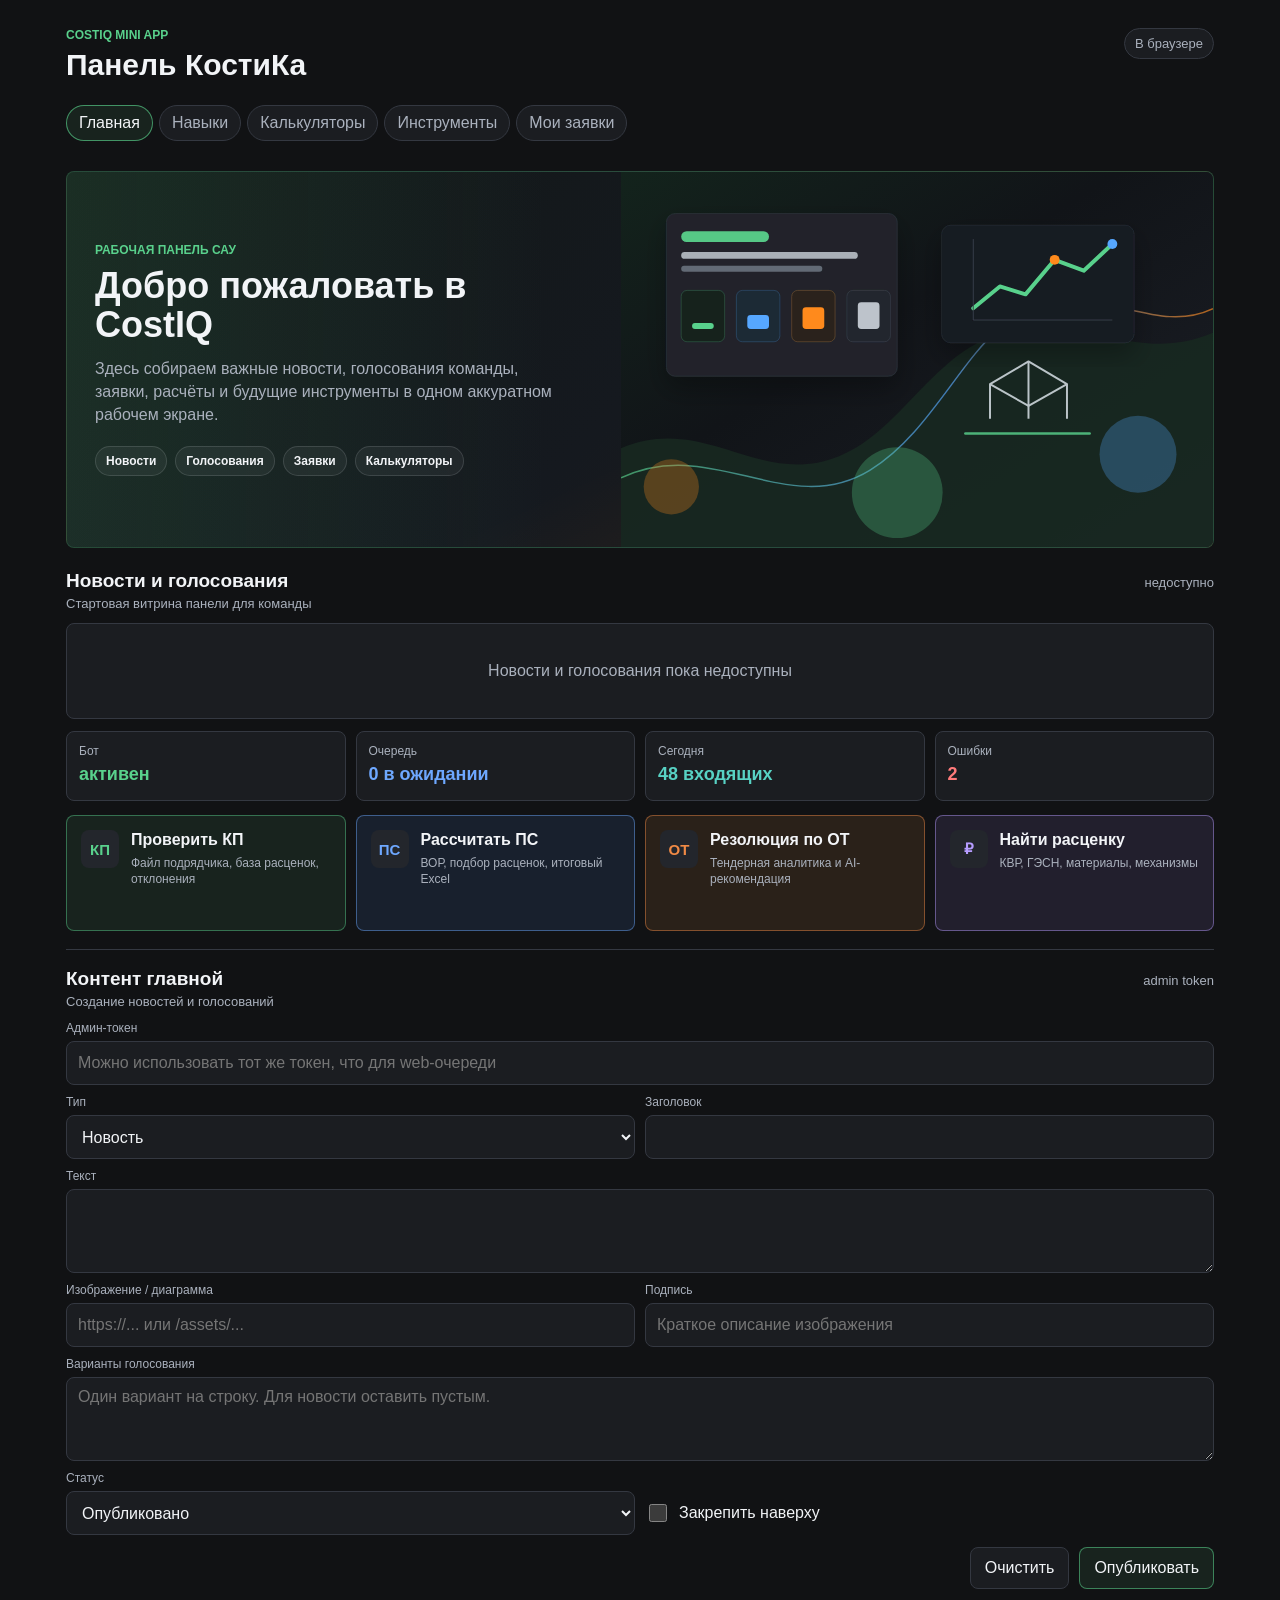
==== admin/index.html @ 279fc1d4 "Add home welcome visuals" ====
<!doctype html>
<html lang="ru">
  <head>
    <meta charset="utf-8">
    <meta name="viewport" content="width=device-width, initial-scale=1, viewport-fit=cover">
    <meta name="theme-color" content="#111214">
    <base href="/">
    <title>Панель CostIQ</title>
    <link rel="stylesheet" href="./styles.css">
    <script src="https://telegram.org/js/telegram-web-app.js"></script>
  </head>
  <body class="mode-admin" data-mode="admin">
    <main class="shell">
      <header class="topbar">
        <div>
          <p class="eyebrow">CostIQ Mini App</p>
          <h1>Панель КостиКа</h1>
        </div>
        <div class="topbar-actions">
          <button class="shortcut-button" type="button" id="home-shortcut" hidden>Добавить на экран</button>
          <div class="status" id="tg-status">Telegram</div>
        </div>
      </header>

      <nav class="app-nav" aria-label="Разделы панели">
        <button type="button" class="active" data-app-view="home">Главная</button>
        <button type="button" data-app-view="skills">Навыки</button>
        <button type="button" data-app-view="calculators">Калькуляторы</button>
        <button type="button" data-app-view="tools">Инструменты</button>
        <button type="button" data-app-view="tasks">Мои заявки</button>
      </nav>

      <section class="welcome-panel" data-app-section="home" aria-label="Приветствие CostIQ">
        <div class="welcome-copy">
          <span>Рабочая панель САУ</span>
          <h2>Добро пожаловать в CostIQ</h2>
          <p>Здесь собираем важные новости, голосования команды, заявки, расчёты и будущие инструменты в одном аккуратном рабочем экране.</p>
          <div class="welcome-points" aria-label="Ключевые возможности">
            <em>Новости</em>
            <em>Голосования</em>
            <em>Заявки</em>
            <em>Калькуляторы</em>
          </div>
        </div>
        <figure class="welcome-visual">
          <img src="/assets/costiq-welcome-visual.svg" alt="Визуализация панели CostIQ с графиками и рабочими карточками">
        </figure>
      </section>

      <section class="home-feed" id="home-feed" data-app-section="home">
        <div class="section-head">
          <div>
            <h2>Новости и голосования</h2>
            <p>Стартовая витрина панели для команды</p>
          </div>
          <span id="home-feed-status">загрузка</span>
        </div>
        <div class="home-feed-grid" id="home-feed-grid"></div>
      </section>

      <section class="metrics admin-only" aria-label="Состояние" data-app-section="home">
        <div class="metric">
          <span>Бот</span>
          <strong id="metric-bot">активен</strong>
        </div>
        <div class="metric">
          <span>Очередь</span>
          <strong id="metric-queue">trace</strong>
        </div>
        <div class="metric">
          <span>Сегодня</span>
          <strong id="metric-today">лог</strong>
        </div>
        <div class="metric danger">
          <span>Ошибки</span>
          <strong id="metric-errors">контроль</strong>
        </div>
      </section>

      <section class="quick admin-only" data-app-section="home">
        <button class="primary-action" type="button" data-action="check_kp">
          <span class="action-icon">КП</span>
          <span>
            <strong>Проверить КП</strong>
            <small>Файл подрядчика, база расценок, отклонения</small>
          </span>
        </button>
        <button class="primary-action blue" type="button" data-action="calc_ps">
          <span class="action-icon">ПС</span>
          <span>
            <strong>Рассчитать ПС</strong>
            <small>ВОР, подбор расценок, итоговый Excel</small>
          </span>
        </button>
        <button class="primary-action copper" type="button" data-action="ot_resolution">
          <span class="action-icon">ОТ</span>
          <span>
            <strong>Резолюция по ОТ</strong>
            <small>Тендерная аналитика и AI-рекомендация</small>
          </span>
        </button>
        <button class="primary-action violet" type="button" data-action="smet_reference">
          <span class="action-icon">₽</span>
          <span>
            <strong>Найти расценку</strong>
            <small>КВР, ГЭСН, материалы, механизмы</small>
          </span>
        </button>
      </section>

      <section class="launcher admin-only" id="launcher" hidden data-app-section="skills">
        <form id="launcher-form">
          <div class="section-head">
            <div>
              <h2 id="launcher-title">Запуск</h2>
              <p id="launcher-subtitle">Параметры задачи</p>
            </div>
            <button class="ghost-button" type="button" id="launcher-close">Закрыть</button>
          </div>
          <div class="form-grid" id="launcher-fields"></div>
          <div class="form-actions">
            <button class="ghost-button" type="button" id="launcher-reset">Очистить</button>
            <button class="submit-button" type="submit">Отправить в чат</button>
          </div>
        </form>
      </section>

      <section class="web-intake" id="web-intake" data-app-section="skills">
        <div class="section-head">
          <div>
            <h2>Навыки</h2>
            <p>Создание заявки через рабочие сценарии CostIQ</p>
          </div>
          <span id="web-intake-mode">web intake</span>
        </div>
        <form id="web-intake-form" enctype="multipart/form-data">
          <div class="form-grid">
            <div class="field">
              <label for="web-name">Имя</label>
              <input id="web-name" name="name" type="text" autocomplete="name" placeholder="ФИО / компания" required>
            </div>
            <div class="field">
              <label for="web-skill">Навык</label>
              <select id="web-skill" name="skill" required></select>
            </div>
          </div>
          <div class="form-grid web-dynamic-fields" id="web-dynamic-fields"></div>
          <div class="form-actions">
            <button class="ghost-button" type="reset">Очистить</button>
            <button class="submit-button" type="submit">Создать задачу</button>
          </div>
        </form>
        <div class="web-task-card" id="web-task-card" hidden></div>
      </section>

      <section class="calculator-section" data-app-section="calculators">
        <div class="section-head">
          <div>
            <h2>Офисный калькулятор</h2>
            <p>Первый расчёт по рабочему Excel v4.2: база класса, площадь и реальные опции</p>
          </div>
          <span id="office-calc-status">v4.2</span>
        </div>
        <div class="office-calculator" id="office-calculator">
          <div class="calculator-inputs">
            <div class="field">
              <label for="office-class">Класс</label>
              <select id="office-class">
                <option value="A">A</option>
                <option value="Prime">Prime</option>
                <option value="B+">B+</option>
                <option value="B-">B-</option>
                <option value="C">C</option>
              </select>
            </div>
            <div class="field">
              <label for="office-area">Площадь, м²</label>
              <input id="office-area" type="number" min="1000" step="1000" value="70000">
            </div>
            <div class="field">
              <label for="office-reference">Эталон сравнения</label>
              <select id="office-reference">
                <option value="mixed">Смешанная база ФСК</option>
                <option value="dream">Офис мечты</option>
                <option value="louvre">БЦ Лувр</option>
              </select>
            </div>
          </div>
          <div class="calculator-summary" id="office-calc-summary"></div>
          <div class="calculator-options" id="office-calc-options"></div>
        </div>
      </section>

      <section class="tools-section" data-app-section="tools">
        <div class="section-head">
          <div>
            <h2>Инструменты</h2>
            <p>Отдельные рабочие экраны, которые не являются обычной заявкой</p>
          </div>
          <span>roadmap</span>
        </div>
        <div class="tool-grid">
          <article><strong>ТЭП-калькулятор</strong><small>Готовится как отдельный экран панели</small></article>
          <article><strong>НЦС / УПСС</strong><small>Справочные расчёты по нормативам</small></article>
          <article><strong>Сметный справочник</strong><small>Расценки, ГЭСН, материалы и механизмы</small></article>
          <article><strong>Agent Factory</strong><small>Паспорта и запуск новых агентов</small></article>
        </div>
      </section>

      <section class="tasks-section" data-app-section="tasks">
        <div class="web-recent" id="web-recent" hidden></div>
      </section>

      <section class="workspace admin-only" data-app-section="skills">
        <div class="toolbar">
          <div class="search">
            <span>⌕</span>
            <input id="search-input" type="search" autocomplete="off" placeholder="Поиск: КП, ТЭП, претензия, ОДУ">
          </div>
          <div class="view-toggle" aria-label="Режим группировки">
            <button type="button" class="active" data-view="function">Функции</button>
            <button type="button" data-view="department">Подразделения</button>
          </div>
        </div>

        <nav class="tabs" id="tabs" aria-label="Разделы"></nav>

        <div class="section-head">
          <div>
            <h2 id="section-title">Навыки</h2>
            <p id="section-subtitle">Согласованная группировка v2</p>
          </div>
          <span id="user-label">Готово</span>
        </div>

        <div class="grid" id="skill-grid"></div>
      </section>

      <section class="control admin-only" data-app-section="tools">
        <div class="section-head">
          <div>
            <h2>Контроль</h2>
            <p id="control-subtitle">Операционные действия</p>
          </div>
          <span>SAUFSK</span>
        </div>
        <div class="insights" id="insights" aria-label="Сводка панели"></div>
        <div class="ops">
          <button type="button" data-action="task_status">Статус задачи</button>
          <button type="button" data-action="panel_stats">Статистика</button>
          <button type="button" data-action="menu">Обычное меню</button>
          <button type="button" data-action="help">Помощь</button>
        </div>
      </section>

      <section class="activity admin-only" data-app-section="tasks">
        <div class="section-head">
          <div>
            <h2>Журнал</h2>
            <p>Очередь, trace и последние события панели</p>
          </div>
          <span id="activity-status">snapshot</span>
        </div>
        <div class="activity-grid">
          <div class="activity-panel">
            <h3>Последние задачи</h3>
            <div class="activity-list" id="task-list"></div>
          </div>
          <div class="activity-panel">
            <h3>Trace</h3>
            <div class="trace-summary" id="trace-summary"></div>
            <div class="activity-list compact" id="trace-list"></div>
          </div>
        </div>
      </section>

      <section class="web-queue admin-only" data-app-section="tasks">
        <div class="section-head">
          <div>
            <h2>Web-очередь</h2>
            <p>Зависшие заявки, повторы и ошибки web intake</p>
          </div>
          <span id="web-queue-status">admin token</span>
        </div>
        <div class="web-queue-controls">
          <input id="web-queue-token" type="password" autocomplete="off" placeholder="Админ-токен">
          <button type="button" class="ghost-button" id="web-queue-refresh">Обновить</button>
        </div>
        <div class="trace-summary" id="web-queue-summary"></div>
        <div class="activity-list" id="web-queue-list"></div>
      </section>

      <section class="web-quality admin-only" data-app-section="tasks">
        <div class="section-head">
          <div>
            <h2>Качество</h2>
            <p>Ошибки, повторы и проблемные навыки web intake</p>
          </div>
          <span id="web-quality-status">admin token</span>
        </div>
        <div class="trace-summary" id="web-quality-summary"></div>
        <div class="activity-grid">
          <div class="activity-panel">
            <h3>Проблемные навыки</h3>
            <div class="activity-list compact" id="web-quality-skills"></div>
          </div>
          <div class="activity-panel">
            <h3>Последние проблемы</h3>
            <div class="activity-list compact" id="web-quality-problems"></div>
          </div>
        </div>
      </section>

      <section class="content-admin admin-only" data-app-section="home">
        <div class="section-head">
          <div>
            <h2>Контент главной</h2>
            <p>Создание новостей и голосований</p>
          </div>
          <span id="content-admin-status">admin token</span>
        </div>
        <form id="content-admin-form">
          <div class="form-grid">
            <div class="field wide">
              <label for="content-admin-token">Админ-токен</label>
              <input id="content-admin-token" type="password" autocomplete="off" placeholder="Можно использовать тот же токен, что для web-очереди">
            </div>
            <div class="field">
              <label for="content-type">Тип</label>
              <select id="content-type" name="type">
                <option value="news">Новость</option>
                <option value="poll">Голосование</option>
              </select>
            </div>
            <div class="field">
              <label for="content-title">Заголовок</label>
              <input id="content-title" name="title" type="text" autocomplete="off" required>
            </div>
            <div class="field wide">
              <label for="content-body">Текст</label>
              <textarea id="content-body" name="body" required></textarea>
            </div>
            <div class="field">
              <label for="content-image-url">Изображение / диаграмма</label>
              <input id="content-image-url" name="image_url" type="url" autocomplete="off" placeholder="https://... или /assets/...">
            </div>
            <div class="field">
              <label for="content-image-caption">Подпись</label>
              <input id="content-image-caption" name="image_caption" type="text" autocomplete="off" placeholder="Краткое описание изображения">
            </div>
            <div class="field wide">
              <label for="content-options">Варианты голосования</label>
              <textarea id="content-options" name="options" placeholder="Один вариант на строку. Для новости оставить пустым."></textarea>
            </div>
            <div class="field">
              <label for="content-status">Статус</label>
              <select id="content-status" name="status">
                <option value="published">Опубликовано</option>
                <option value="draft">Черновик</option>
                <option value="hidden">Скрыто</option>
              </select>
            </div>
            <label class="check-field">
              <input id="content-pinned" name="pinned" type="checkbox">
              <span>Закрепить наверху</span>
            </label>
          </div>
          <div class="form-actions">
            <button class="ghost-button" type="reset">Очистить</button>
            <button class="submit-button" type="submit">Опубликовать</button>
          </div>
        </form>
      </section>
    </main>

    <div class="toast" id="toast" role="status" aria-live="polite"></div>
    <script src="./app.js"></script>
  </body>
</html>
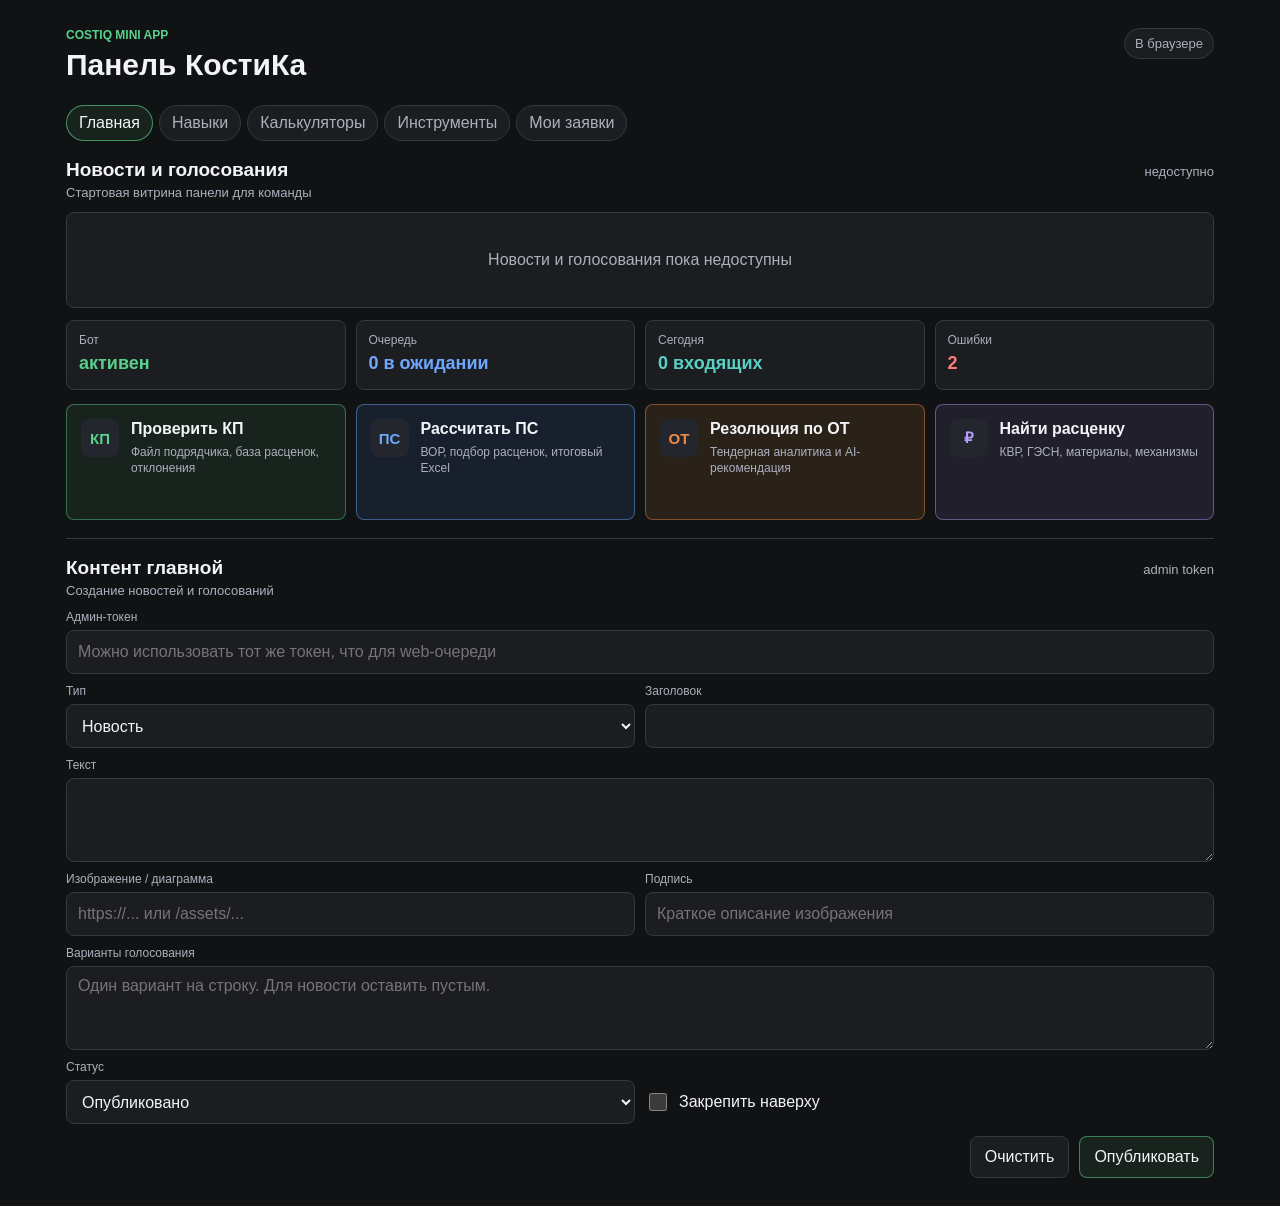
==== commit 650fc3f2: "Refine home visuals placement" ====
--- a/admin/index.html
+++ b/admin/index.html
@@ -29,23 +29,6 @@
         <button type="button" data-app-view="tools">Инструменты</button>
         <button type="button" data-app-view="tasks">Мои заявки</button>
       </nav>
-
-      <section class="welcome-panel" data-app-section="home" aria-label="Приветствие CostIQ">
-        <div class="welcome-copy">
-          <span>Рабочая панель САУ</span>
-          <h2>Добро пожаловать в CostIQ</h2>
-          <p>Здесь собираем важные новости, голосования команды, заявки, расчёты и будущие инструменты в одном аккуратном рабочем экране.</p>
-          <div class="welcome-points" aria-label="Ключевые возможности">
-            <em>Новости</em>
-            <em>Голосования</em>
-            <em>Заявки</em>
-            <em>Калькуляторы</em>
-          </div>
-        </div>
-        <figure class="welcome-visual">
-          <img src="/assets/costiq-welcome-visual.svg" alt="Визуализация панели CostIQ с графиками и рабочими карточками">
-        </figure>
-      </section>
 
       <section class="home-feed" id="home-feed" data-app-section="home">
         <div class="section-head">
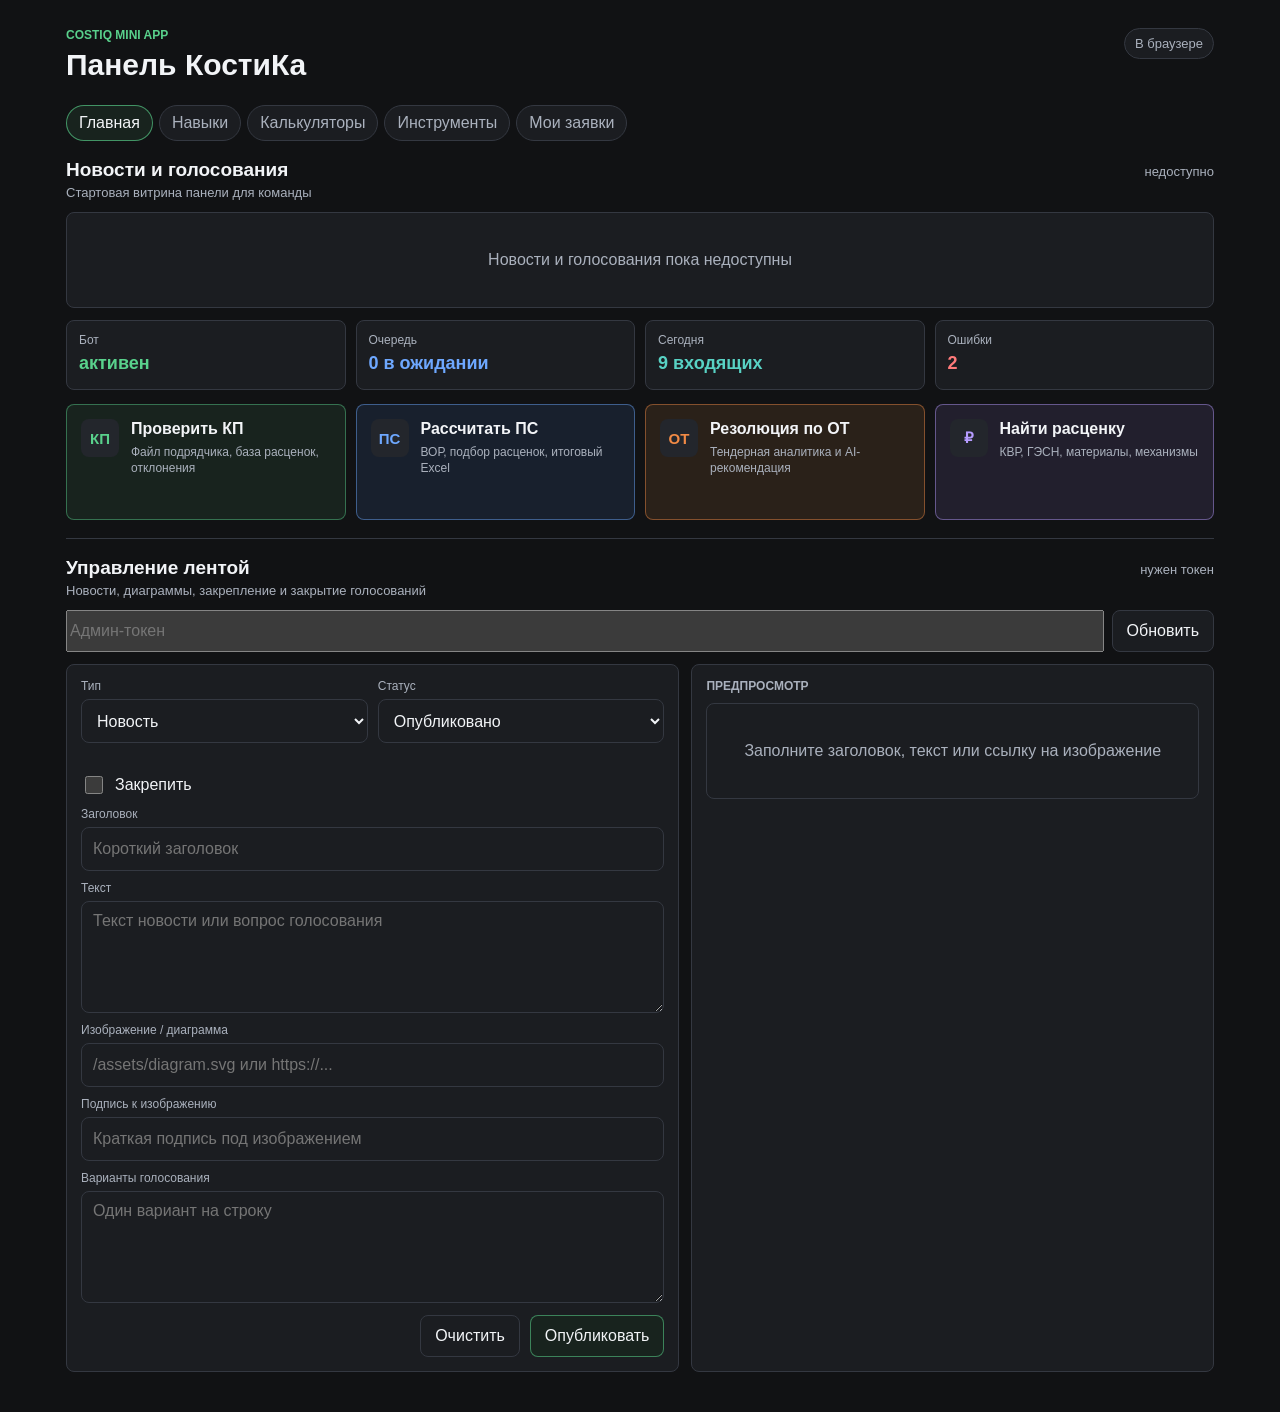
==== commit 85f69a23: "Improve home feed administration" ====
--- a/admin/index.html
+++ b/admin/index.html
@@ -297,62 +297,69 @@
       <section class="content-admin admin-only" data-app-section="home">
         <div class="section-head">
           <div>
-            <h2>Контент главной</h2>
-            <p>Создание новостей и голосований</p>
+            <h2>Управление лентой</h2>
+            <p>Новости, диаграммы, закрепление и закрытие голосований</p>
           </div>
           <span id="content-admin-status">admin token</span>
         </div>
-        <form id="content-admin-form">
-          <div class="form-grid">
-            <div class="field wide">
-              <label for="content-admin-token">Админ-токен</label>
-              <input id="content-admin-token" type="password" autocomplete="off" placeholder="Можно использовать тот же токен, что для web-очереди">
-            </div>
-            <div class="field">
-              <label for="content-type">Тип</label>
-              <select id="content-type" name="type">
-                <option value="news">Новость</option>
-                <option value="poll">Голосование</option>
-              </select>
-            </div>
-            <div class="field">
-              <label for="content-title">Заголовок</label>
-              <input id="content-title" name="title" type="text" autocomplete="off" required>
-            </div>
-            <div class="field wide">
-              <label for="content-body">Текст</label>
-              <textarea id="content-body" name="body" required></textarea>
-            </div>
-            <div class="field">
-              <label for="content-image-url">Изображение / диаграмма</label>
-              <input id="content-image-url" name="image_url" type="url" autocomplete="off" placeholder="https://... или /assets/...">
-            </div>
-            <div class="field">
-              <label for="content-image-caption">Подпись</label>
-              <input id="content-image-caption" name="image_caption" type="text" autocomplete="off" placeholder="Краткое описание изображения">
-            </div>
-            <div class="field wide">
-              <label for="content-options">Варианты голосования</label>
-              <textarea id="content-options" name="options" placeholder="Один вариант на строку. Для новости оставить пустым."></textarea>
-            </div>
-            <div class="field">
-              <label for="content-status">Статус</label>
-              <select id="content-status" name="status">
-                <option value="published">Опубликовано</option>
-                <option value="draft">Черновик</option>
-                <option value="hidden">Скрыто</option>
-              </select>
-            </div>
-            <label class="check-field">
-              <input id="content-pinned" name="pinned" type="checkbox">
-              <span>Закрепить наверху</span>
-            </label>
-          </div>
-          <div class="form-actions">
-            <button class="ghost-button" type="reset">Очистить</button>
-            <button class="submit-button" type="submit">Опубликовать</button>
-          </div>
-        </form>
+        <div class="content-admin-token">
+          <input id="content-admin-token" type="password" autocomplete="off" placeholder="Админ-токен">
+          <button type="button" class="ghost-button" id="content-admin-refresh">Обновить</button>
+        </div>
+        <div class="content-admin-layout">
+          <form id="content-admin-form" class="content-admin-form">
+            <div class="form-grid">
+              <div class="field">
+                <label for="content-type">Тип</label>
+                <select id="content-type" name="type">
+                  <option value="news">Новость</option>
+                  <option value="poll">Голосование</option>
+                </select>
+              </div>
+              <div class="field">
+                <label for="content-status">Статус</label>
+                <select id="content-status" name="status">
+                  <option value="published">Опубликовано</option>
+                  <option value="hidden">Скрыто</option>
+                  <option value="closed">Закрыто</option>
+                </select>
+              </div>
+              <label class="check-field">
+                <input type="checkbox" name="pinned">
+                <span>Закрепить</span>
+              </label>
+              <div class="field wide">
+                <label for="content-title">Заголовок</label>
+                <input id="content-title" name="title" type="text" autocomplete="off" placeholder="Короткий заголовок" required>
+              </div>
+              <div class="field wide">
+                <label for="content-body">Текст</label>
+                <textarea id="content-body" name="body" rows="5" placeholder="Текст новости или вопрос голосования" required></textarea>
+              </div>
+              <div class="field wide">
+                <label for="content-image-url">Изображение / диаграмма</label>
+                <input id="content-image-url" name="image_url" type="url" autocomplete="off" placeholder="/assets/diagram.svg или https://...">
+              </div>
+              <div class="field wide">
+                <label for="content-image-caption">Подпись к изображению</label>
+                <input id="content-image-caption" name="image_caption" type="text" autocomplete="off" placeholder="Краткая подпись под изображением">
+              </div>
+              <div class="field wide">
+                <label for="content-options">Варианты голосования</label>
+                <textarea id="content-options" name="options" rows="5" placeholder="Один вариант на строку"></textarea>
+              </div>
+            </div>
+            <div class="form-actions">
+              <button class="ghost-button" type="reset">Очистить</button>
+              <button class="submit-button" type="submit">Опубликовать</button>
+            </div>
+          </form>
+          <aside class="content-preview" id="content-preview">
+            <span>Предпросмотр</span>
+            <div class="empty">Заполните заголовок, текст или ссылку на изображение</div>
+          </aside>
+        </div>
+        <div class="activity-list content-admin-list" id="content-admin-list"></div>
       </section>
     </main>
 
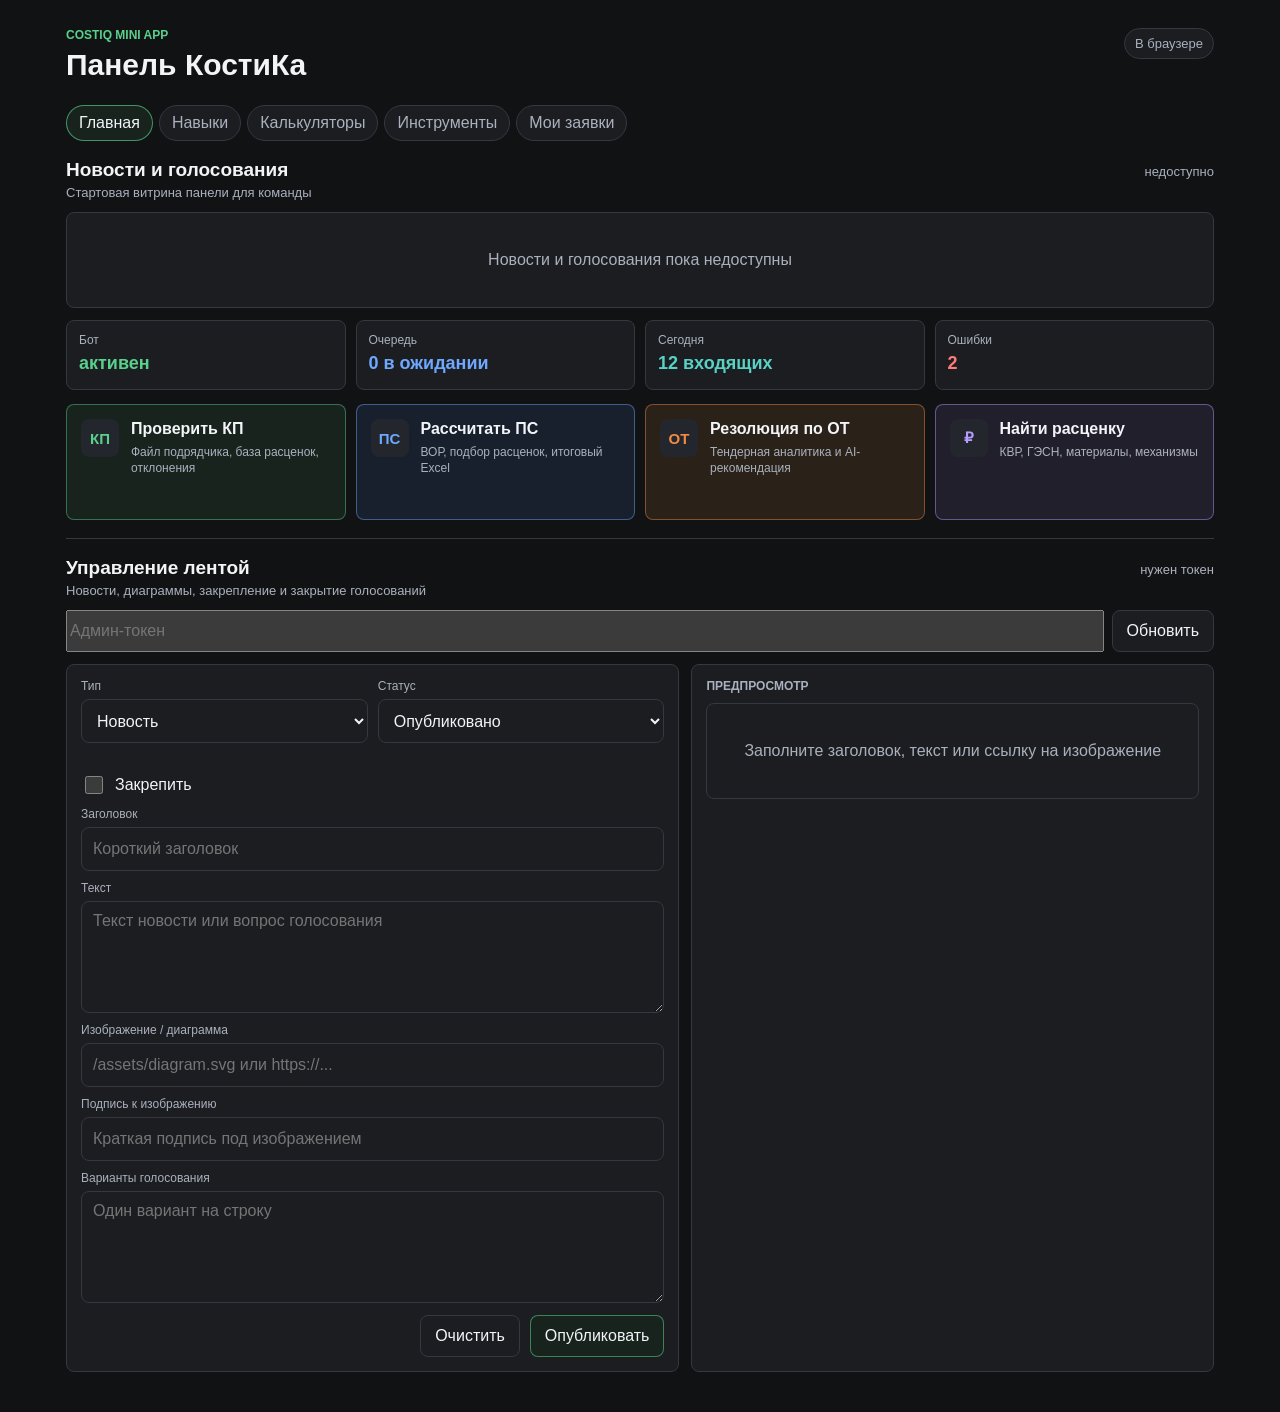
==== commit 83fdb27a: "Improve office calculator actions" ====
--- a/admin/index.html
+++ b/admin/index.html
@@ -161,6 +161,23 @@
               <input id="office-area" type="number" min="1000" step="1000" value="70000">
             </div>
             <div class="field">
+              <label for="office-area-range">Быстрая настройка площади</label>
+              <input id="office-area-range" type="range" min="10000" max="150000" step="1000" value="70000">
+            </div>
+            <div class="field">
+              <label for="office-rentable-share">Арендопригодная площадь, %</label>
+              <input id="office-rentable-share" type="number" min="35" max="95" step="1" value="65">
+            </div>
+            <div class="field">
+              <label for="office-fitout">Fit-out</label>
+              <select id="office-fitout">
+                <option value="none">Без fit-out</option>
+                <option value="bronze">Bronze</option>
+                <option value="silver">Silver</option>
+                <option value="gold">Gold</option>
+              </select>
+            </div>
+            <div class="field">
               <label for="office-reference">Эталон сравнения</label>
               <select id="office-reference">
                 <option value="mixed">Смешанная база ФСК</option>
@@ -170,6 +187,12 @@
             </div>
           </div>
           <div class="calculator-summary" id="office-calc-summary"></div>
+          <div class="calculator-actions">
+            <button type="button" class="ghost-button" data-office-action="save">Сохранить расчёт</button>
+            <button type="button" class="ghost-button" data-office-action="excel">Сформировать Excel</button>
+            <button type="button" class="submit-button" data-office-action="send">Отправить расчёт в CostIQ</button>
+          </div>
+          <div class="calculator-saved" id="office-calc-saved"></div>
           <div class="calculator-options" id="office-calc-options"></div>
         </div>
       </section>
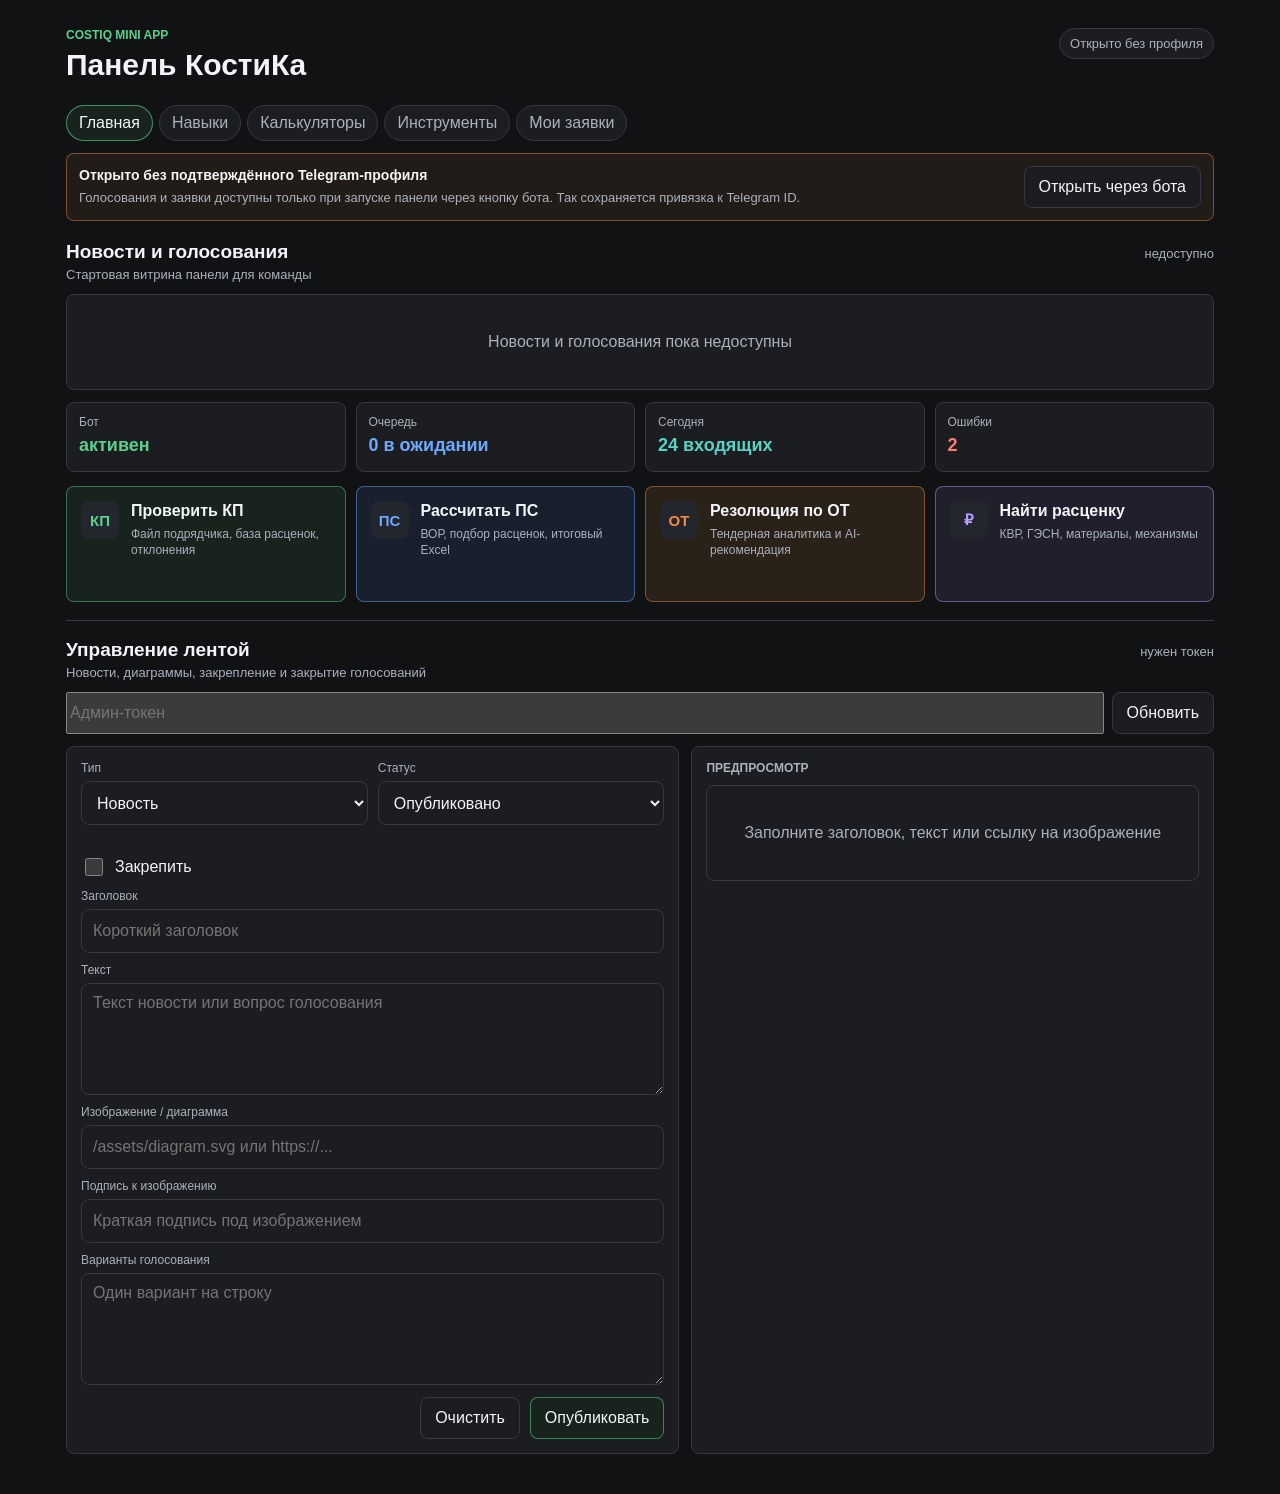
==== commit b301507b: "Expose Agent Factory in admin page" ====
--- a/admin/index.html
+++ b/admin/index.html
@@ -259,6 +259,107 @@
         </div>
       </section>
 
+      <section class="agent-factory admin-only" data-app-section="tools">
+        <div class="section-head">
+          <div>
+            <h2>Agent Factory</h2>
+            <p>Паспорта агентов, инвентаризация и передача Александру</p>
+          </div>
+          <span>admin-only</span>
+        </div>
+
+        <div class="factory-steps" aria-label="Этапы Agent Factory">
+          <button type="button" data-agent-step="request" class="active">Новый агент</button>
+          <button type="button" data-agent-step="passport">Паспорт агента</button>
+          <button type="button" data-agent-step="inventory">Инвентаризация</button>
+          <button type="button" data-agent-step="telegram">Telegram-режимы</button>
+          <button type="button" data-agent-step="handoff">Передача Александру</button>
+          <button type="button" data-agent-step="acceptance">Приёмка</button>
+        </div>
+        <div class="factory-step-summary" id="agent-step-summary"></div>
+
+        <form id="agent-factory-form" class="agent-factory-form">
+          <div class="form-grid">
+            <div class="field">
+              <label for="agent-operation-mode">Режим</label>
+              <select id="agent-operation-mode" name="operation_mode">
+                <option value="new_agent">Новый агент</option>
+                <option value="existing_agent_enrichment">Дозаполнение существующего</option>
+              </select>
+            </div>
+            <div class="field">
+              <label for="agent-code">Код агента</label>
+              <input id="agent-code" name="code" type="text" autocomplete="off" placeholder="SAM">
+            </div>
+            <div class="field">
+              <label for="agent-name">Название</label>
+              <input id="agent-name" name="name" type="text" autocomplete="off" placeholder="SAM / Сэм">
+            </div>
+            <div class="field">
+              <label for="agent-username">Telegram username</label>
+              <input id="agent-username" name="username" type="text" autocomplete="off" placeholder="@sam_fsk_bot">
+            </div>
+            <div class="field">
+              <label for="agent-profile">Профиль</label>
+              <select id="agent-profile" name="profile">
+                <option value="working_agent">Рабочий агент</option>
+                <option value="agent_manager">Agent Manager</option>
+                <option value="reference_agent">Справочный агент</option>
+                <option value="personal_assistant">Личный помощник</option>
+                <option value="group_admin_agent">Админ групп</option>
+              </select>
+            </div>
+            <div class="field">
+              <label for="agent-department">Подразделение</label>
+              <input id="agent-department" name="department" type="text" autocomplete="off" placeholder="САУ / ИД / договорной отдел">
+            </div>
+            <div class="field wide">
+              <label for="agent-purpose">Роль и задачи</label>
+              <textarea id="agent-purpose" name="purpose" placeholder="Что агент делает, для кого и какой результат выдаёт"></textarea>
+            </div>
+            <div class="field wide">
+              <label for="agent-skills">Навыки</label>
+              <textarea id="agent-skills" name="skills" placeholder="Каждый навык с новой строки"></textarea>
+            </div>
+            <div class="field wide">
+              <label for="agent-access">Доступы и allowlist</label>
+              <textarea id="agent-access" name="access" placeholder="Роли, пользователи, группы, support chat"></textarea>
+            </div>
+            <div class="field wide">
+              <label for="agent-gaps">Открытые вопросы</label>
+              <textarea id="agent-gaps" name="known_gaps" placeholder="Что нужно подтвердить у Максима или Александра"></textarea>
+            </div>
+          </div>
+
+          <div class="factory-modes">
+            <label><input type="checkbox" name="mode_mini_app" checked> Mini App</label>
+            <label><input type="checkbox" name="mode_bot_to_bot" checked> Bot-to-Bot</label>
+            <label><input type="checkbox" name="mode_guest"> Guest Mode</label>
+            <label><input type="checkbox" name="mode_business"> Business / Chat Access</label>
+            <label><input type="checkbox" name="mode_managed_bots"> Managed Bots</label>
+          </div>
+
+          <div class="calculator-actions">
+            <button type="button" class="ghost-button" data-agent-action="load-sam">SAM</button>
+            <button type="button" class="ghost-button" data-agent-action="save-inventory">Сохранить карточку</button>
+            <button type="button" class="ghost-button" data-agent-action="copy-json">Копировать JSON</button>
+            <button type="button" class="ghost-button" data-agent-action="download-json">Скачать JSON</button>
+            <button type="button" class="submit-button" data-agent-action="copy-handoff">ТЗ Александру</button>
+          </div>
+        </form>
+
+        <div class="factory-output-grid">
+          <div class="activity-panel">
+            <h3>Паспорт</h3>
+            <pre id="agent-passport-preview" class="factory-preview"></pre>
+          </div>
+          <div class="activity-panel">
+            <h3>Инвентаризация</h3>
+            <div class="activity-list compact" id="agent-inventory-list"></div>
+          </div>
+        </div>
+      </section>
+
       <section class="activity admin-only" data-app-section="tasks">
         <div class="section-head">
           <div>
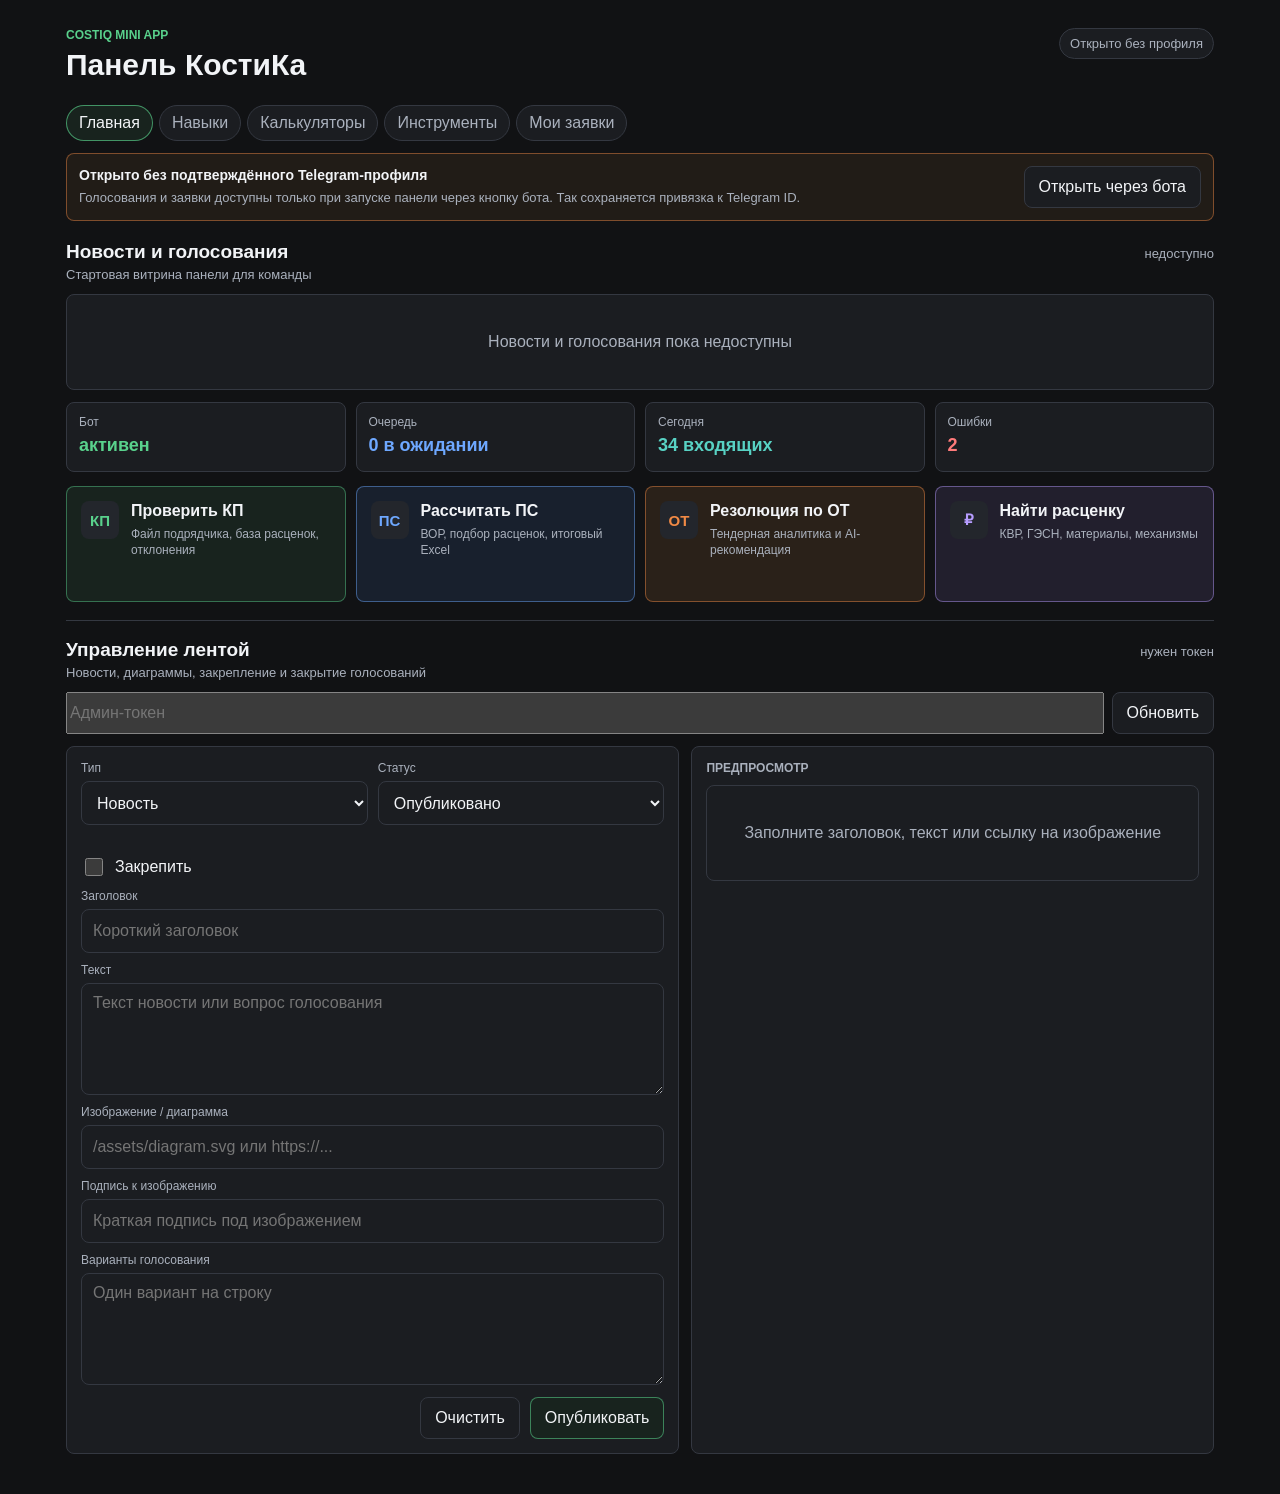
==== commit cfa2bb75: "Add Agent Factory visual layer" ====
--- a/admin/index.html
+++ b/admin/index.html
@@ -345,6 +345,9 @@
             <button type="button" class="ghost-button" data-agent-action="copy-json">Копировать JSON</button>
             <button type="button" class="ghost-button" data-agent-action="download-json">Скачать JSON</button>
             <button type="button" class="submit-button" data-agent-action="copy-handoff">ТЗ Александру</button>
+            <button type="button" class="ghost-button" data-agent-action="download-card-svg">SVG карточка</button>
+            <button type="button" class="ghost-button" data-agent-action="download-map-svg">SVG схема</button>
+            <button type="button" class="ghost-button" data-agent-action="download-onepage-html">HTML one-page</button>
           </div>
         </form>
 
@@ -357,6 +360,16 @@
             <h3>Инвентаризация</h3>
             <div class="activity-list compact" id="agent-inventory-list"></div>
           </div>
+        </div>
+        <div class="factory-visual-panel">
+          <div class="section-head compact">
+            <div>
+              <h3>Визуальный слой</h3>
+              <p>Карточка агента, схема связей и one-page handoff из текущего паспорта</p>
+            </div>
+            <span>CostIQ Visual Layer</span>
+          </div>
+          <div id="agent-visual-preview" class="factory-visual-preview"></div>
         </div>
       </section>
 
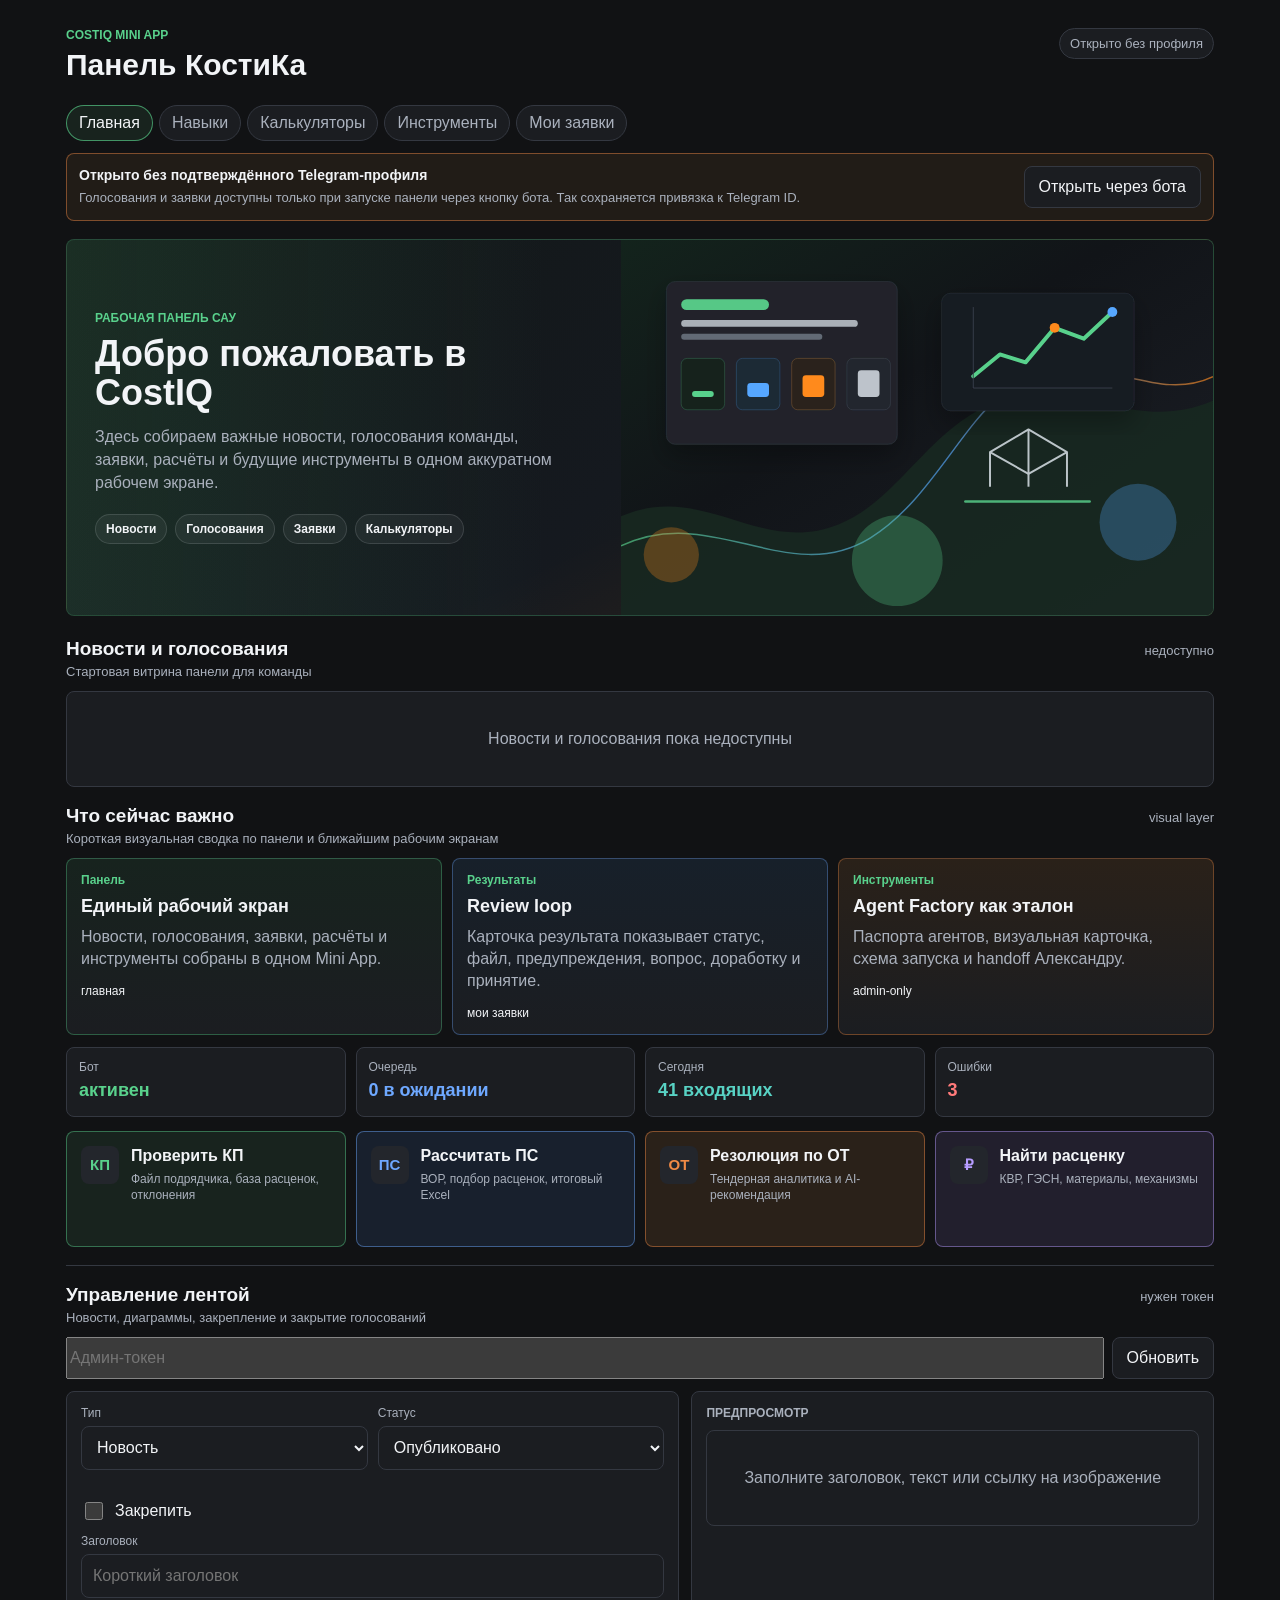
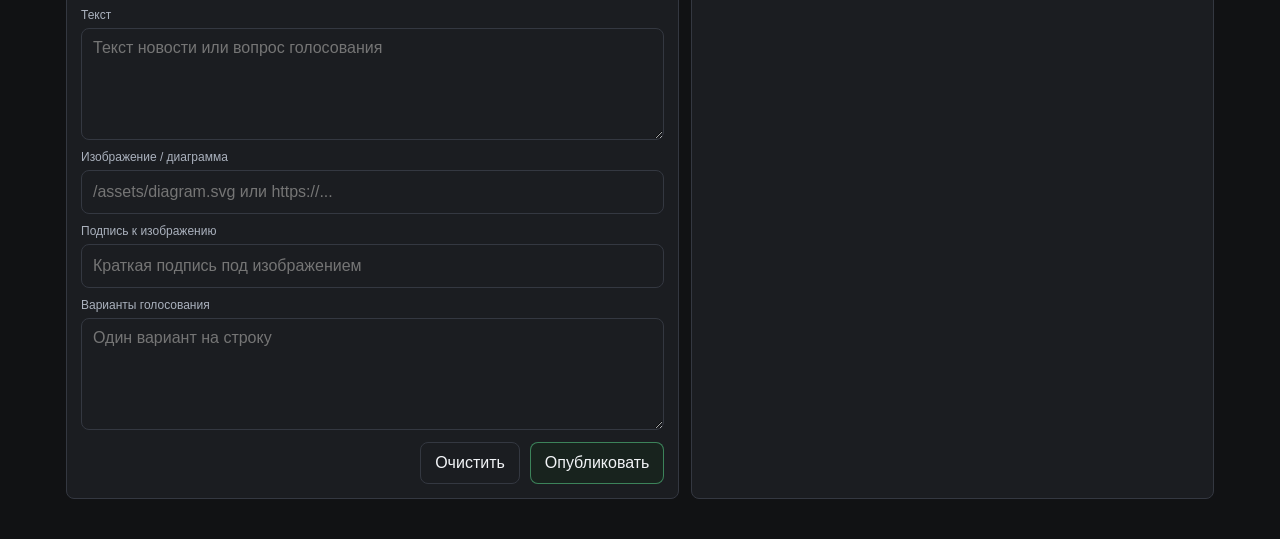
==== commit 8f441add: "Add panel visual upgrade" ====
--- a/admin/index.html
+++ b/admin/index.html
@@ -30,6 +30,23 @@
         <button type="button" data-app-view="tasks">Мои заявки</button>
       </nav>
 
+      <section class="welcome-panel" data-app-section="home" aria-label="Приветствие CostIQ">
+        <div class="welcome-copy">
+          <span>Рабочая панель САУ</span>
+          <h2>Добро пожаловать в CostIQ</h2>
+          <p>Здесь собираем важные новости, голосования команды, заявки, расчёты и будущие инструменты в одном аккуратном рабочем экране.</p>
+          <div class="welcome-points" aria-label="Ключевые возможности">
+            <em>Новости</em>
+            <em>Голосования</em>
+            <em>Заявки</em>
+            <em>Калькуляторы</em>
+          </div>
+        </div>
+        <figure class="welcome-visual">
+          <img src="/assets/costiq-welcome-visual.svg" alt="Визуализация панели CostIQ с графиками и рабочими карточками">
+        </figure>
+      </section>
+
       <section class="home-feed" id="home-feed" data-app-section="home">
         <div class="section-head">
           <div>
@@ -39,6 +56,17 @@
           <span id="home-feed-status">загрузка</span>
         </div>
         <div class="home-feed-grid" id="home-feed-grid"></div>
+      </section>
+
+      <section class="panel-visual-digest" data-app-section="home" aria-label="Короткая сводка панели">
+        <div class="section-head">
+          <div>
+            <h2>Что сейчас важно</h2>
+            <p>Короткая визуальная сводка по панели и ближайшим рабочим экранам</p>
+          </div>
+          <span>visual layer</span>
+        </div>
+        <div class="visual-digest-grid" id="visual-digest-grid"></div>
       </section>
 
       <section class="metrics admin-only" aria-label="Состояние" data-app-section="home">
@@ -205,12 +233,7 @@
           </div>
           <span>roadmap</span>
         </div>
-        <div class="tool-grid">
-          <article><strong>ТЭП-калькулятор</strong><small>Готовится как отдельный экран панели</small></article>
-          <article><strong>НЦС / УПСС</strong><small>Справочные расчёты по нормативам</small></article>
-          <article><strong>Сметный справочник</strong><small>Расценки, ГЭСН, материалы и механизмы</small></article>
-          <article><strong>Agent Factory</strong><small>Паспорта и запуск новых агентов</small></article>
-        </div>
+        <div class="tool-grid enhanced" id="panel-tool-grid"></div>
       </section>
 
       <section class="tasks-section" data-app-section="tasks">
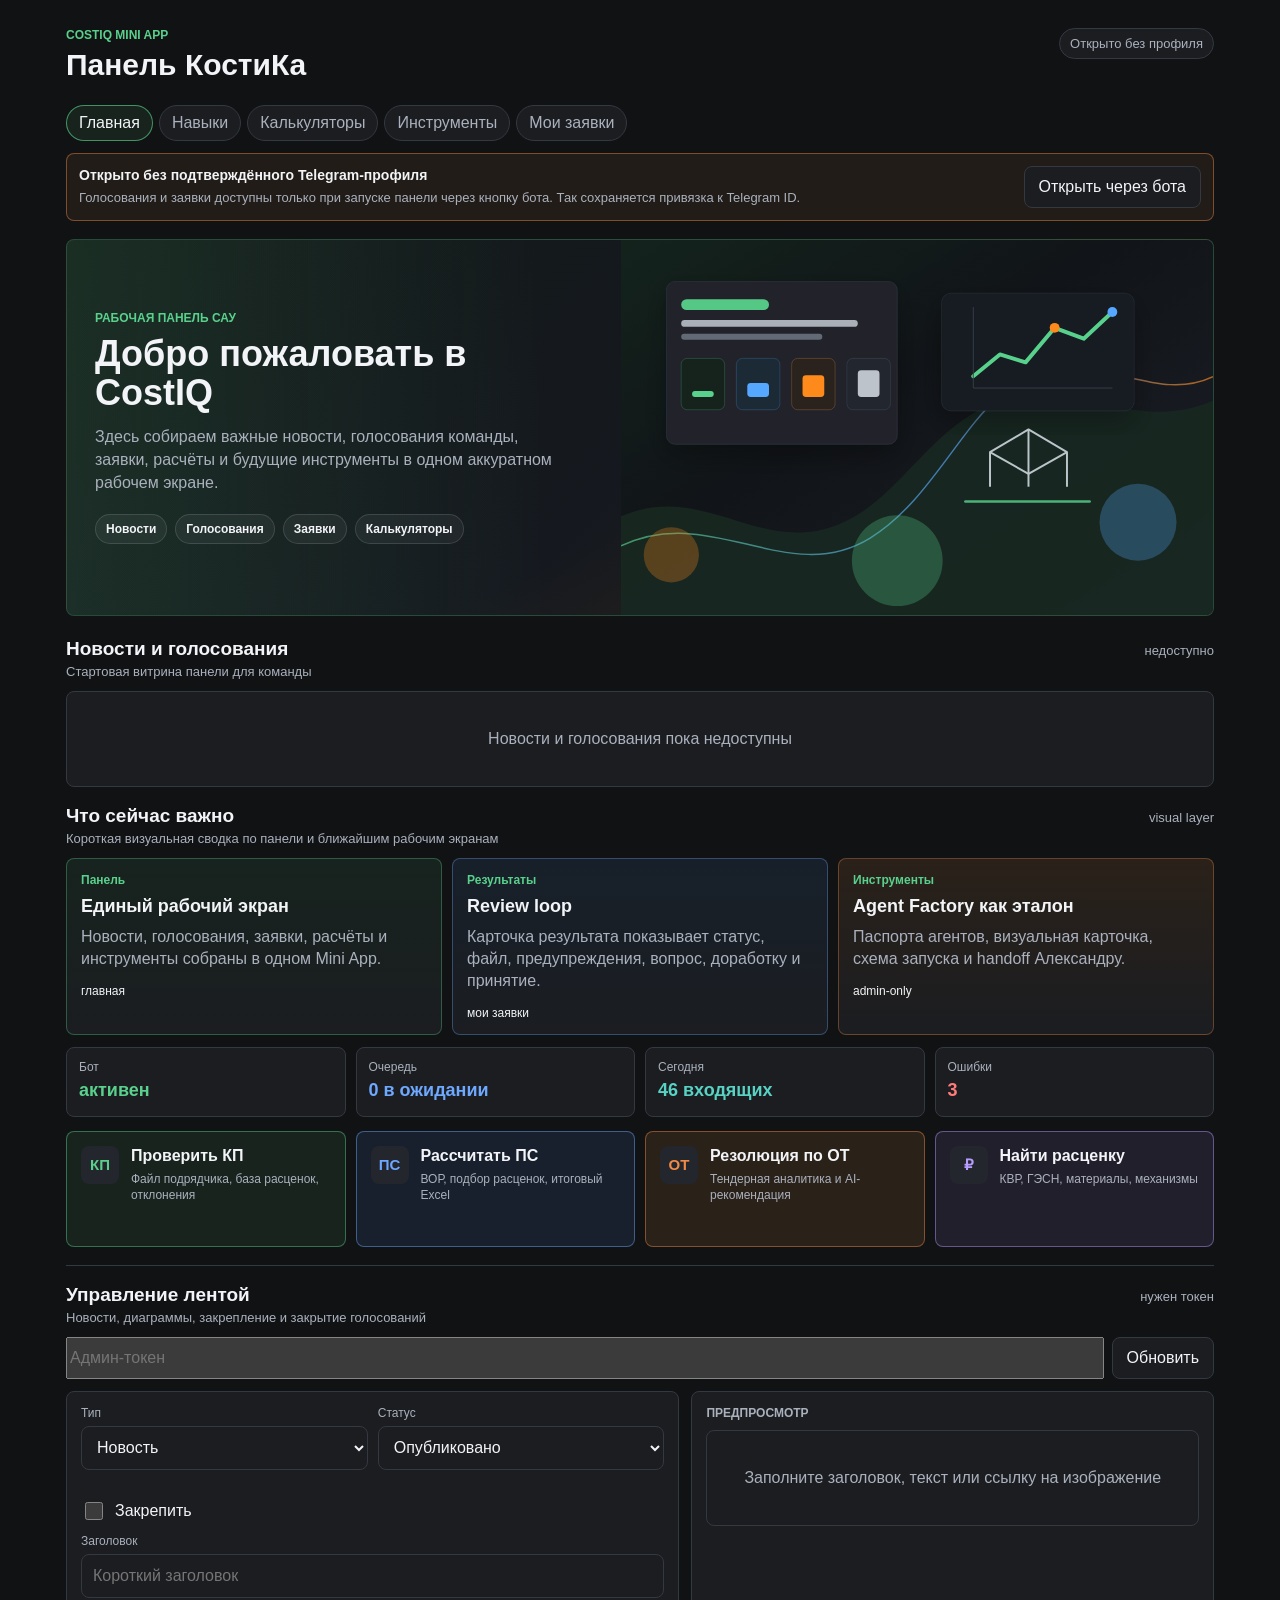
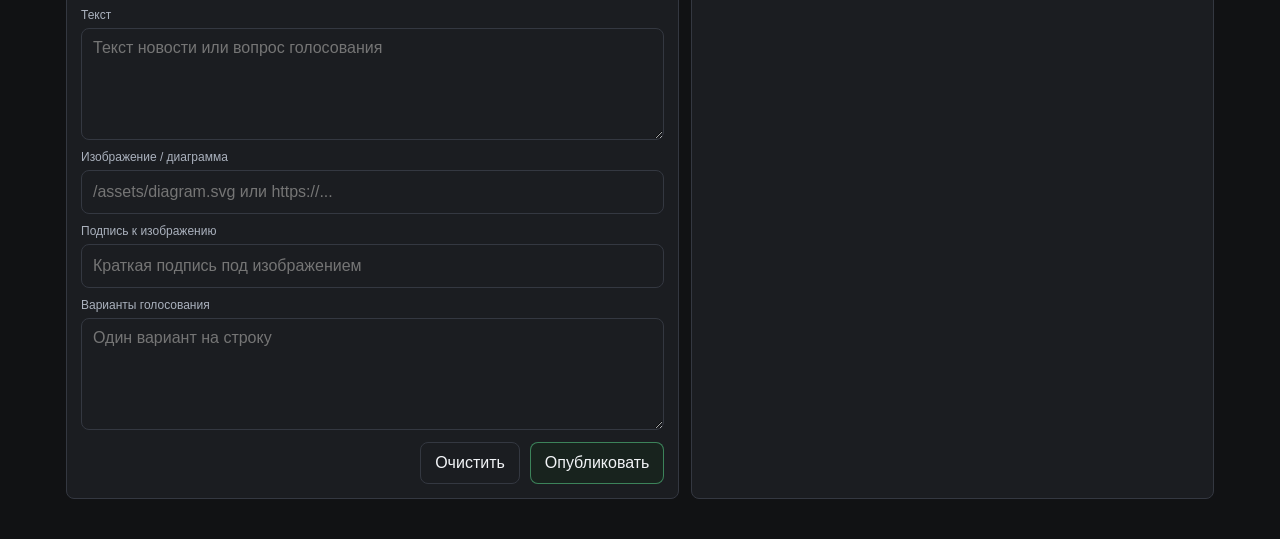
==== commit 92108955: "Complete panel tools workspace" ====
--- a/admin/index.html
+++ b/admin/index.html
@@ -231,9 +231,10 @@
             <h2>Инструменты</h2>
             <p>Отдельные рабочие экраны, которые не являются обычной заявкой</p>
           </div>
-          <span>roadmap</span>
+          <span>рабочие экраны</span>
         </div>
         <div class="tool-grid enhanced" id="panel-tool-grid"></div>
+        <div class="tool-detail" id="panel-tool-detail"></div>
       </section>
 
       <section class="tasks-section" data-app-section="tasks">
